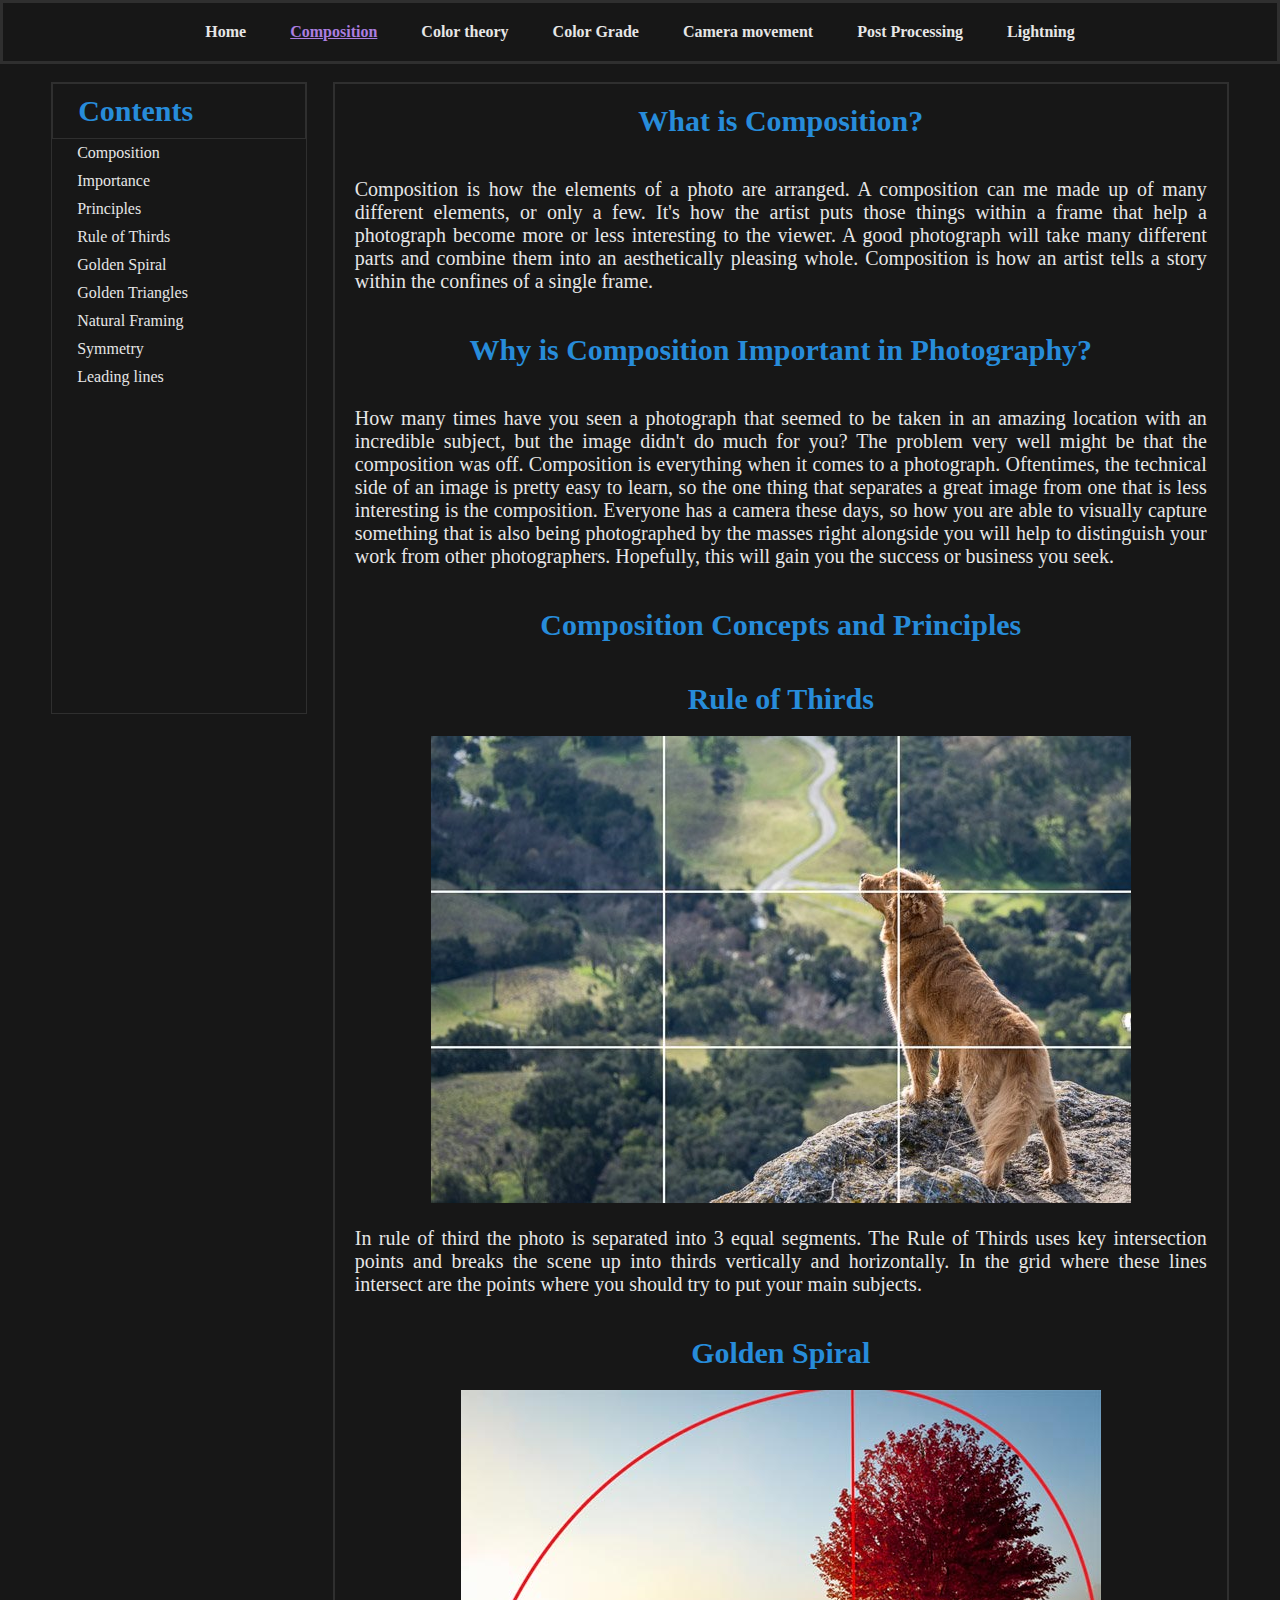
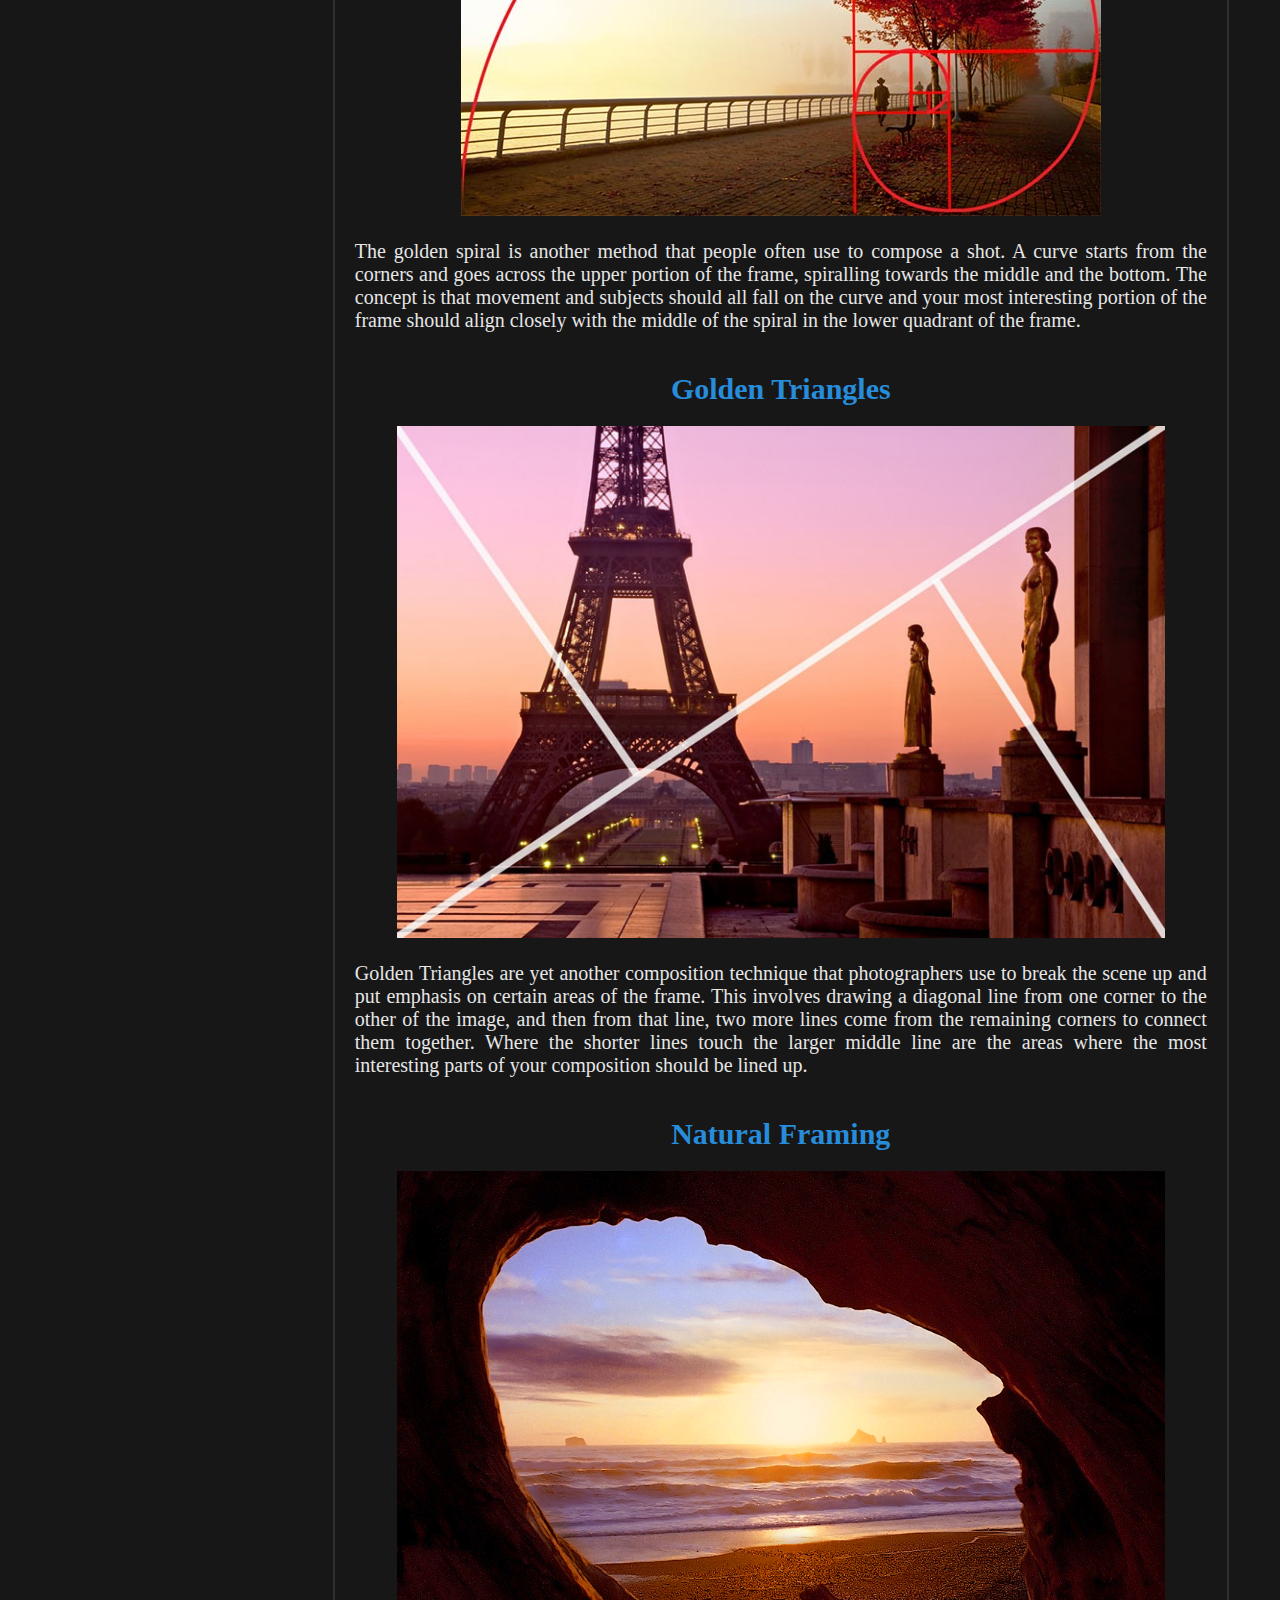
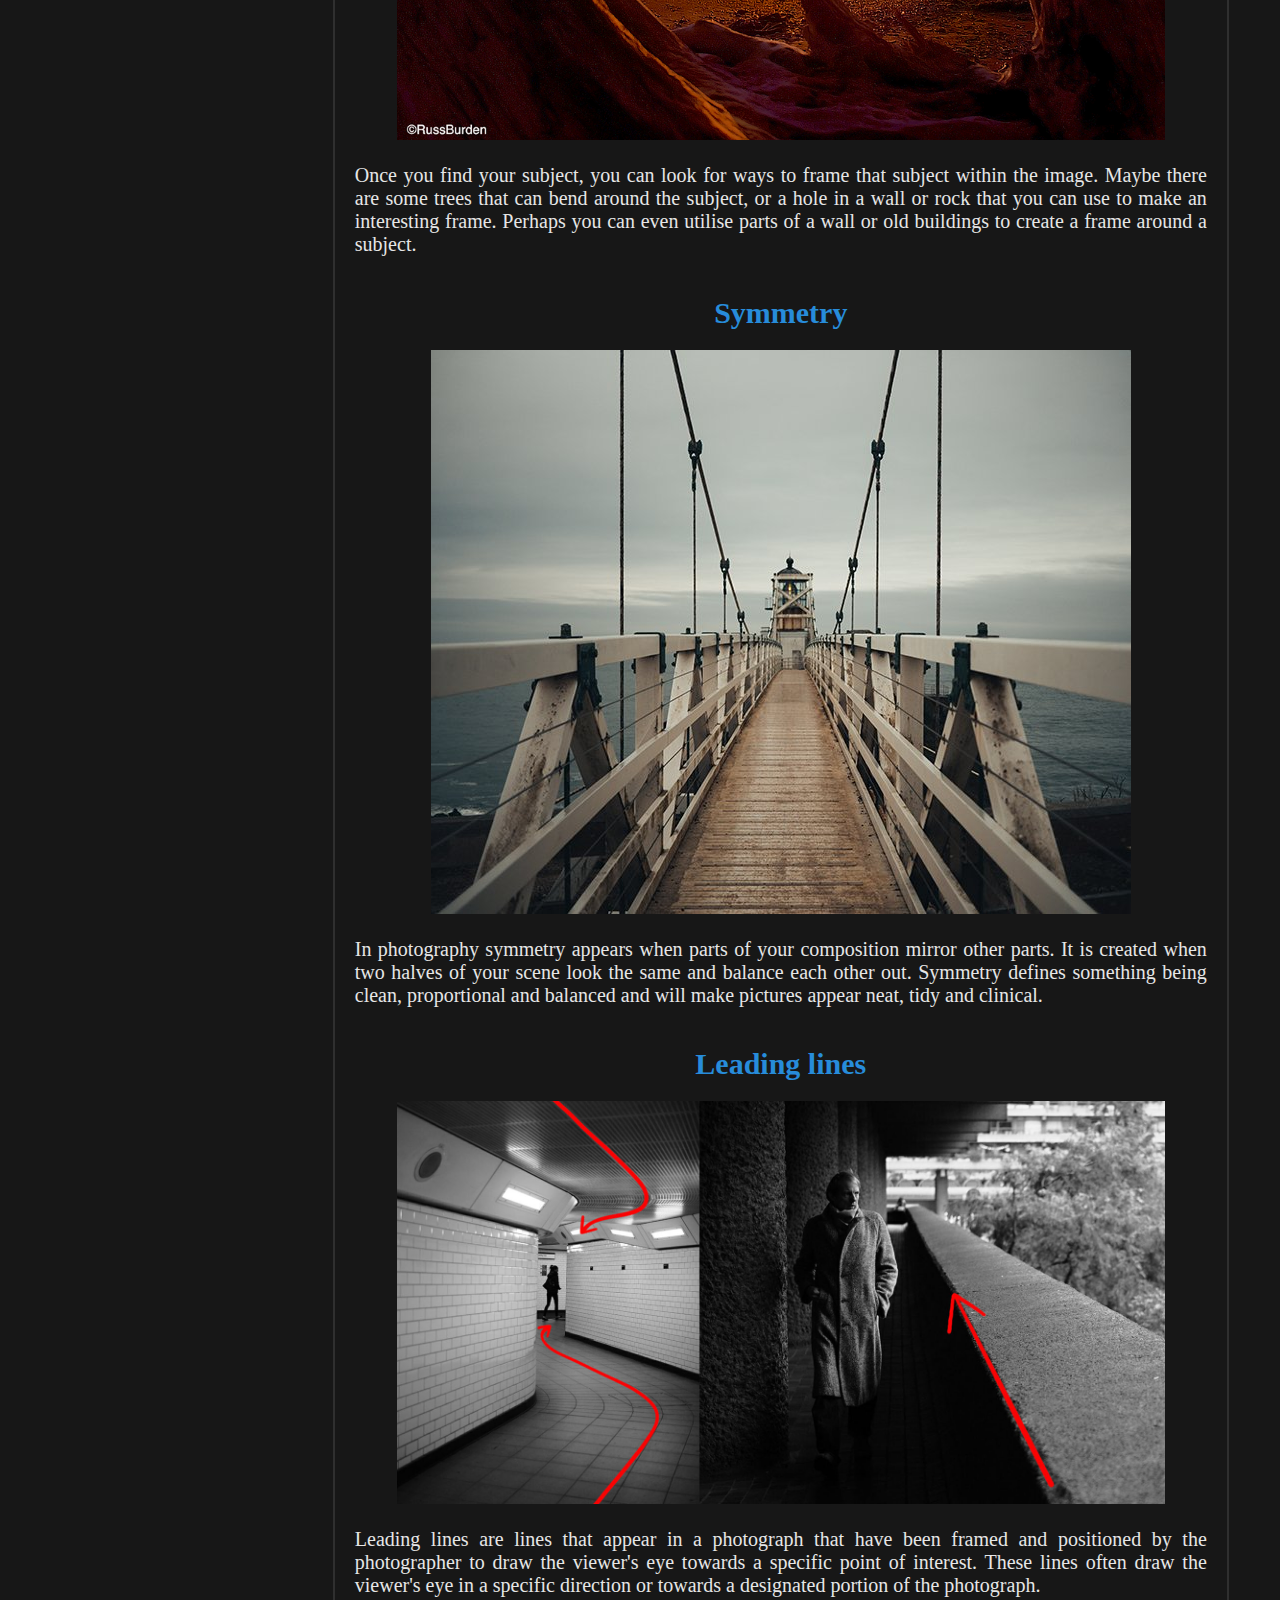
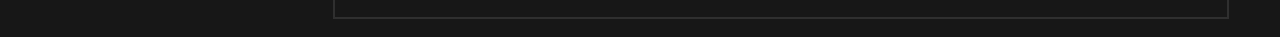
==== data/pages/composition.html @ 860a6739 "update" ====
<!DOCTYPE html>
<html>
<head>
	<meta charset="utf-8">
	<title>
		Composition
	</title>
	<link rel="stylesheet" type="text/css" href="../style/composition.css">
</head>
<body>
	<div class="body">

		<nav class="nav">
			<div class="contain">
				<ul>
					<li><a href="../../index.html">Home</a></li>
					<li><a class="active" href="">Composition</a></li>
					<li><a href="">Color theory</a></li>
					<li><a href="">Color Grade</a></li>
					<li><a href="">Camera movement</a></li>
					<li><a href="">Post Processing</a></li>
					<li><a href="">Lightning</a></li>
				</ul>
			</div>
		</nav>

		<div class="container">
			<div class="col1">
				<ul>
					<h2>Contents</h2>
					<li><a href="#section1">Composition</a></li>
					<li><a href="#section2">Importance</a></li>
					<li><a href="#section3">Principles</a></li>
					<li><a href="#section4">Rule of Thirds</a></li>
					<li><a href="#section5">Golden Spiral</a></li>
					<li><a href="#section6">Golden Triangles</a></li>
					<li><a href="#section7">Natural Framing</a></li>
					<li><a href="#section8">Symmetry</a></li>
					<li><a href="#section9">Leading lines</a></li>
				</ul>
			</div>
			<div class="col2">
				<h2 id="section1">What is Composition?</h2>
				<p>Composition is how the elements of a photo are arranged. A composition 	can me made up of many different elements, or only a few. It's how the 	artist puts those things within a frame that help a photograph become more 	or less interesting to the viewer.
	
				A good photograph will take many different parts and combine them into an 	aesthetically pleasing whole. Composition is how an artist tells a story 	within the confines of a single frame.</p>
	
				<h2 id="section2">Why is Composition Important in Photography?</h2>
				<p>How many times have you seen a photograph that seemed to be taken in an 	amazing location with an incredible subject, but the image didn't do much 	for you? The problem very well might be that the composition was off.
	
				Composition is everything when it comes to a photograph. Oftentimes, the 	technical side of an image is pretty easy to learn, so the one thing that 	separates a great image from one that is less interesting is the 	composition.  
	
				Everyone has a camera these days, so how you are able to visually capture 	something that is also being photographed by the masses right alongside 	you will help to distinguish your work from other photographers. 	Hopefully, this will gain you the success or business you seek. </p>
	
				<h2 id="section3">Composition Concepts and Principles</h2>
	
				<h2 id="section4">Rule of Thirds</h2>
				<img src="../images/composition/pic1.jpg">
				<p>In rule of third the photo is separated into 3 equal segments. The Rule 	of Thirds uses key intersection points and breaks the scene up into thirds 	vertically and horizontally. In the grid where these lines intersect are 	the points where you should try to put your main subjects.</p>
	
				<h2 id="section5">Golden Spiral</h2>
				<img src="../images/composition/pic2.jpg">
				<p>The golden spiral is another method that people often use to compose a 	shot. A curve starts from the corners and goes across the upper portion of 	the frame, spiralling towards the middle and the bottom. The concept is 	that movement and subjects should all fall on the curve and your most 	interesting portion of the frame should align closely with the middle of 	the spiral in the lower quadrant of the frame.</p>
	
				<h2 id="section6">Golden Triangles</h2>
				<img src="../images/composition/pic3.jpg">
				<p>Golden Triangles are yet another composition technique that 	photographers use to break the scene up and put emphasis on certain areas 	of the frame. This involves drawing a diagonal line from one corner to the 	other of the image, and then from that line, two more lines come from the 	remaining corners to connect them together. Where the shorter lines touch 	the larger middle line are the areas where the most interesting parts of 	your composition should be lined up. </p>
	
				<h2 id="section7">Natural Framing</h2>
				<img src="../images/composition/pic4.jpg">
				<p>Once you find your subject, you can look for ways to frame that subject 	within the image. Maybe there are some trees that can bend around the 	subject, or a hole in a wall or rock that you can use to make an 	interesting frame. Perhaps you can even utilise parts of a wall or old 	buildings to create a frame around a subject. </p>
	
				<h2 id="section8">Symmetry</h2>
				<img src="../images/composition/pic5.jpg">
				<p>In photography symmetry appears when parts of your composition mirror 	other parts. It is created when two halves of your scene look the same and 	balance each other out. Symmetry defines something being clean, 	proportional and balanced and will make pictures appear neat, tidy and 	clinical.</p>
	
				<h2 id="section9">Leading lines</h2>
				<img src="../images/composition/pic6.jpg">
				<p>
					Leading lines are lines that appear in a photograph that have been 	framed and positioned by the photographer to draw the viewer's eye 	towards a specific point of interest. These lines often draw the 	viewer's eye in a specific direction or towards a designated portion 	of the photograph.
				</p>
			</div>
		</div>
	</div>

</body>
</html>
---- data/style/composition.css ----
*{
	padding: 0;
	margin: 0;
	background-color: #171717;
	color: #E6E6E6;
	text-decoration: none;
	list-style: none;
	scroll-behavior: smooth;
}


.nav .contain{
	border: 3px solid #2F2F2F;
	padding: 20px 0px;
	text-align: center;
}
.nav .contain ul li{
	display: inline;
	padding: 0px 20px;
	font-weight: bolder;
}
.nav .contain ul li a:hover ,.nav .contain ul li .active{
	color: #AC7EE0;
	text-decoration: underline;
}








.body .container{
	padding: 2vh 2vw;
	text-align: center;
	display: grid;
	grid-template-columns: 20vw  70vw;
	justify-content: space-evenly;
}
.body .container .col1{
	border: 1px solid #2F2F2F;
	height: 70vh;
	overflow-wrap: hidden;
	text-align: left;
}
.body .container .col1 ul h2{
	padding: 10px 0px;
	font-size: 30px;
	color: #278CDA;
	border: 1px solid #2F2F2F;
	padding-left: 25px;
}
.body .container .col1 ul li{
	padding: 5px 0px;
	padding-left: 25px;
}
.body .container .col1 ul li a:hover{
	color: #AC7EE0;
	text-decoration: underline;
}

.body .container .col2{
	border: 2px solid #2F2F2F;
}
.body .container .col2 h2{
	padding: 20px;
	font-size: 30px;
	color: #278CDA;
}
.body .container .col2 img{
	max-width: 60vw;
}
.body .container p{
	text-align: justify;
	font-size: 20px;
	padding: 20px;
	color: #E6E6E6;
}
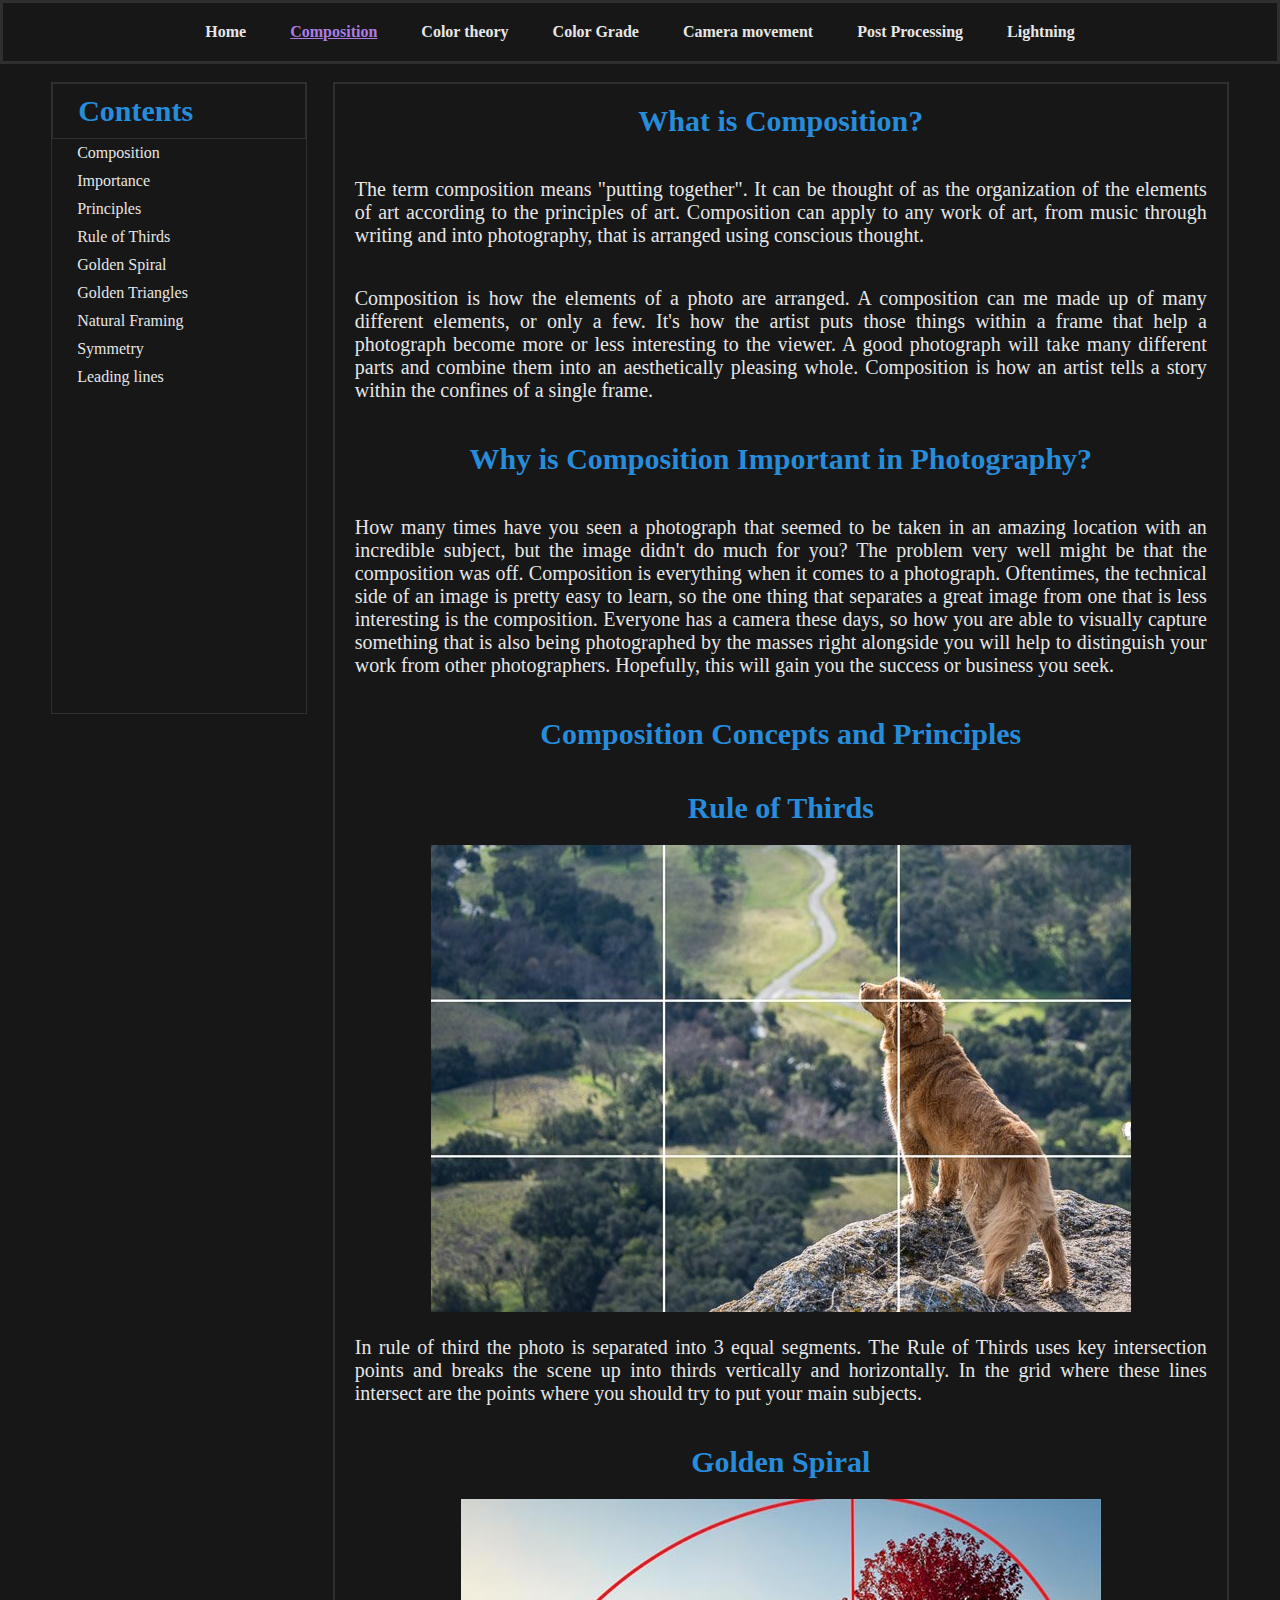
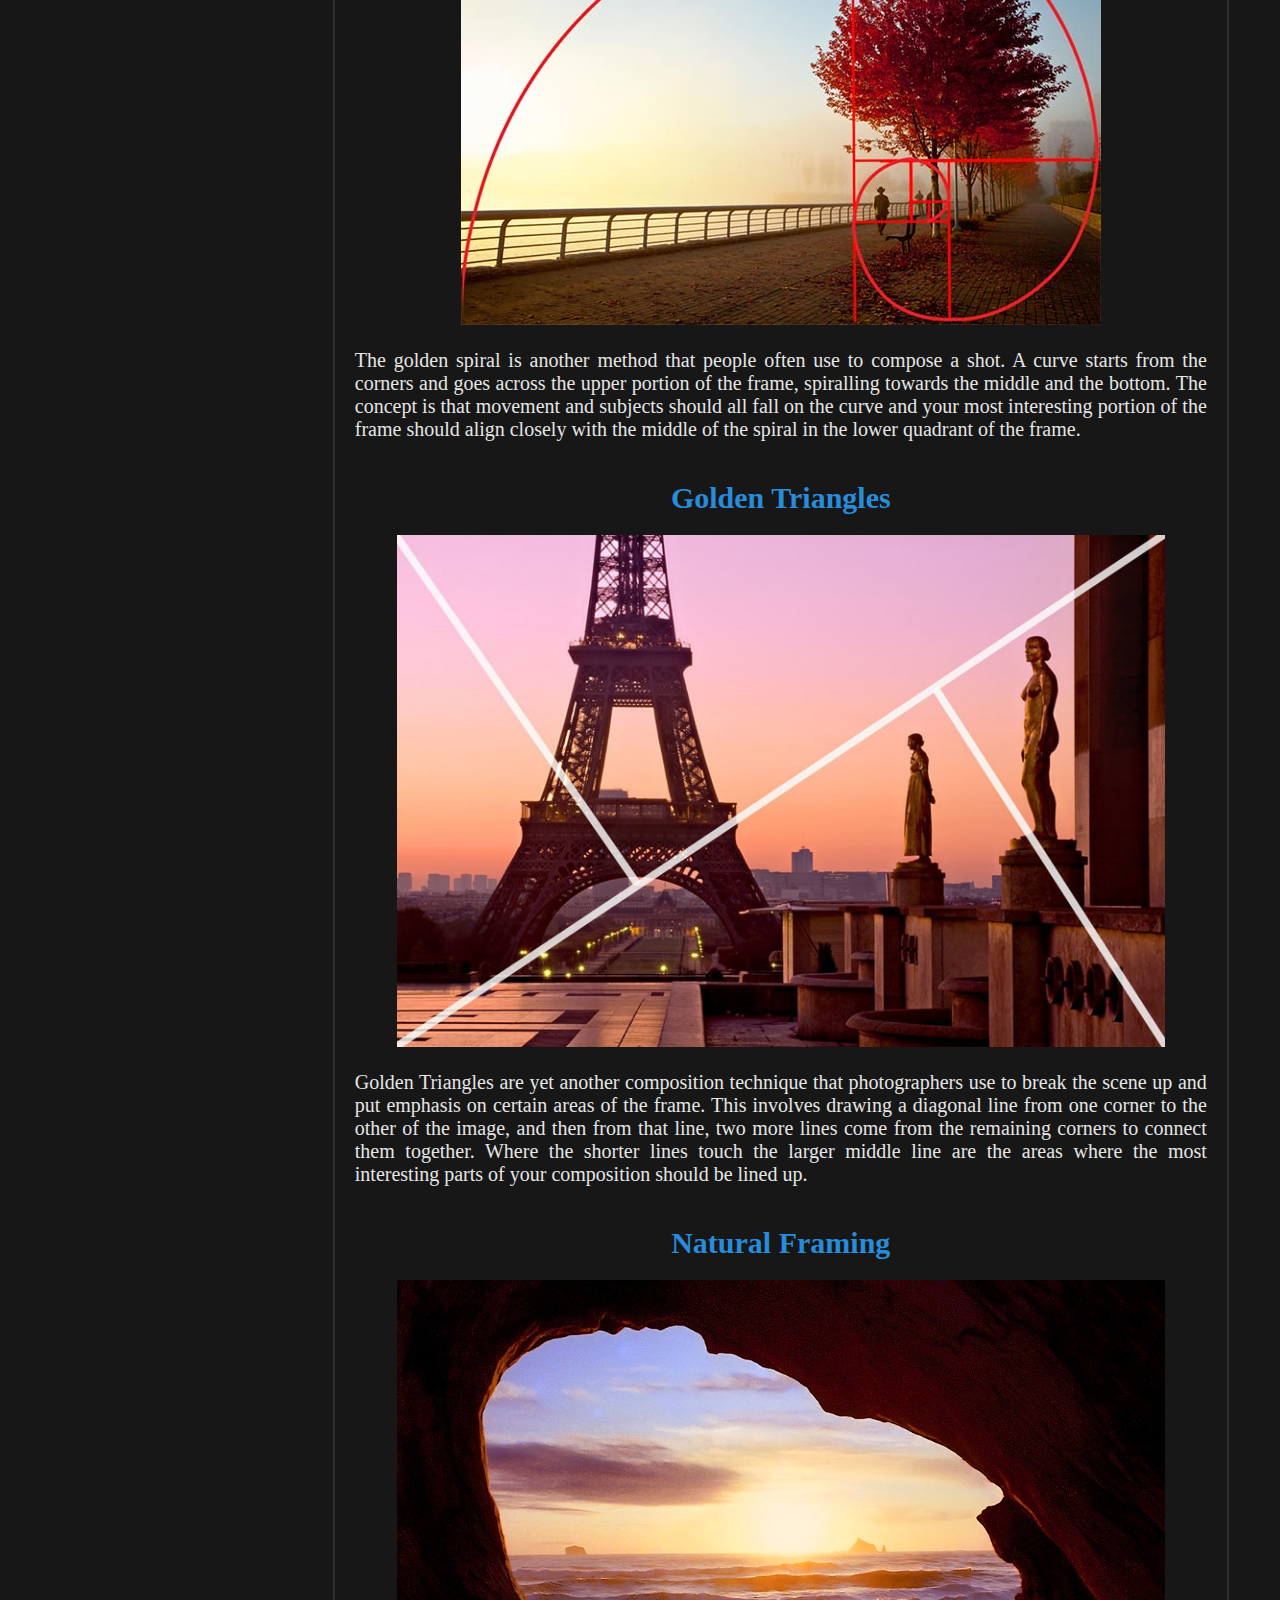
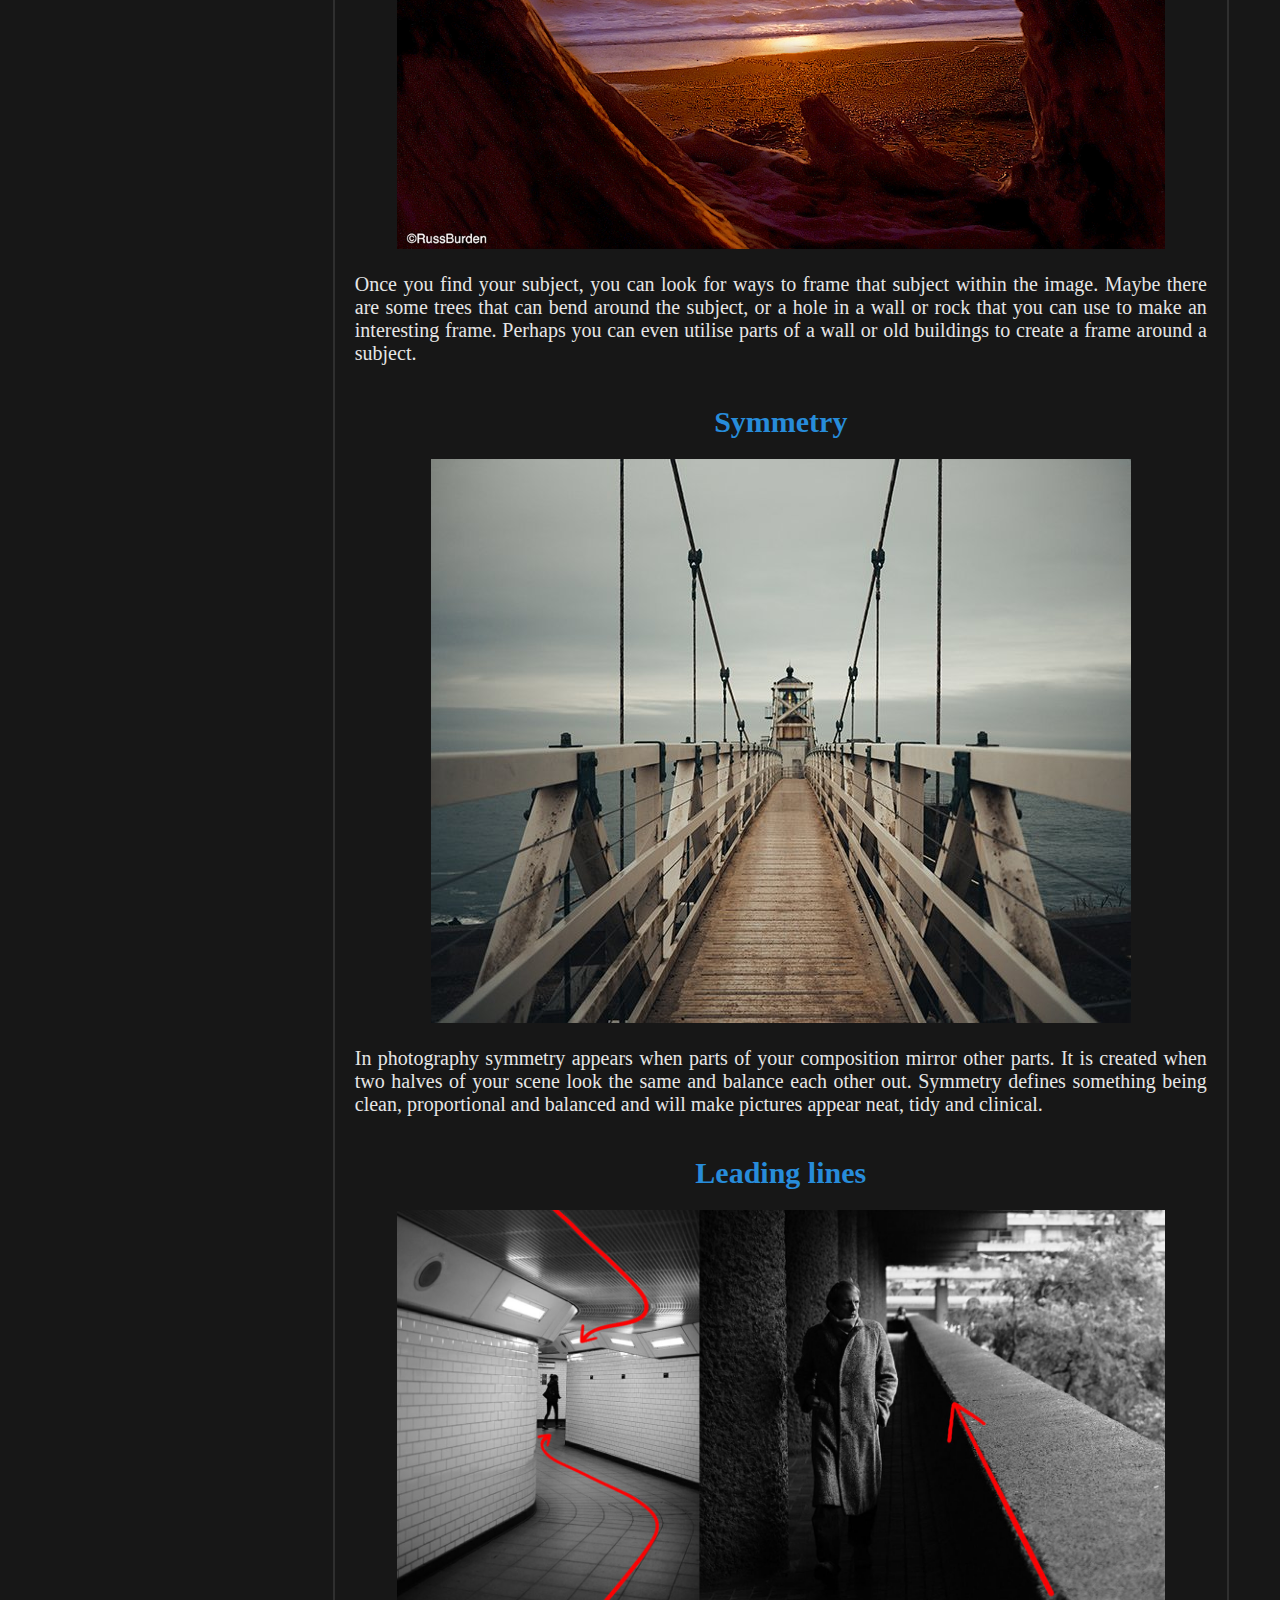
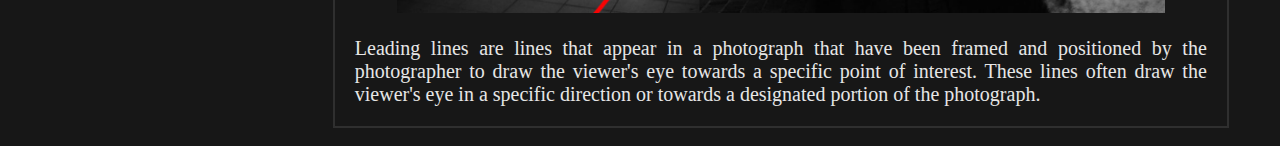
==== commit 21d3be1b: "update" ====
--- a/data/pages/composition.html
+++ b/data/pages/composition.html
@@ -41,6 +41,7 @@
 			</div>
 			<div class="col2">
 				<h2 id="section1">What is Composition?</h2>
+				<p>The term composition means "putting together". It can be thought of as the organization of the elements of art according to the principles of art. Composition can apply to any work of art, from music through writing and into photography, that is arranged using conscious thought.</p>
 				<p>Composition is how the elements of a photo are arranged. A composition 	can me made up of many different elements, or only a few. It's how the 	artist puts those things within a frame that help a photograph become more 	or less interesting to the viewer.
 	
 				A good photograph will take many different parts and combine them into an 	aesthetically pleasing whole. Composition is how an artist tells a story 	within the confines of a single frame.</p>
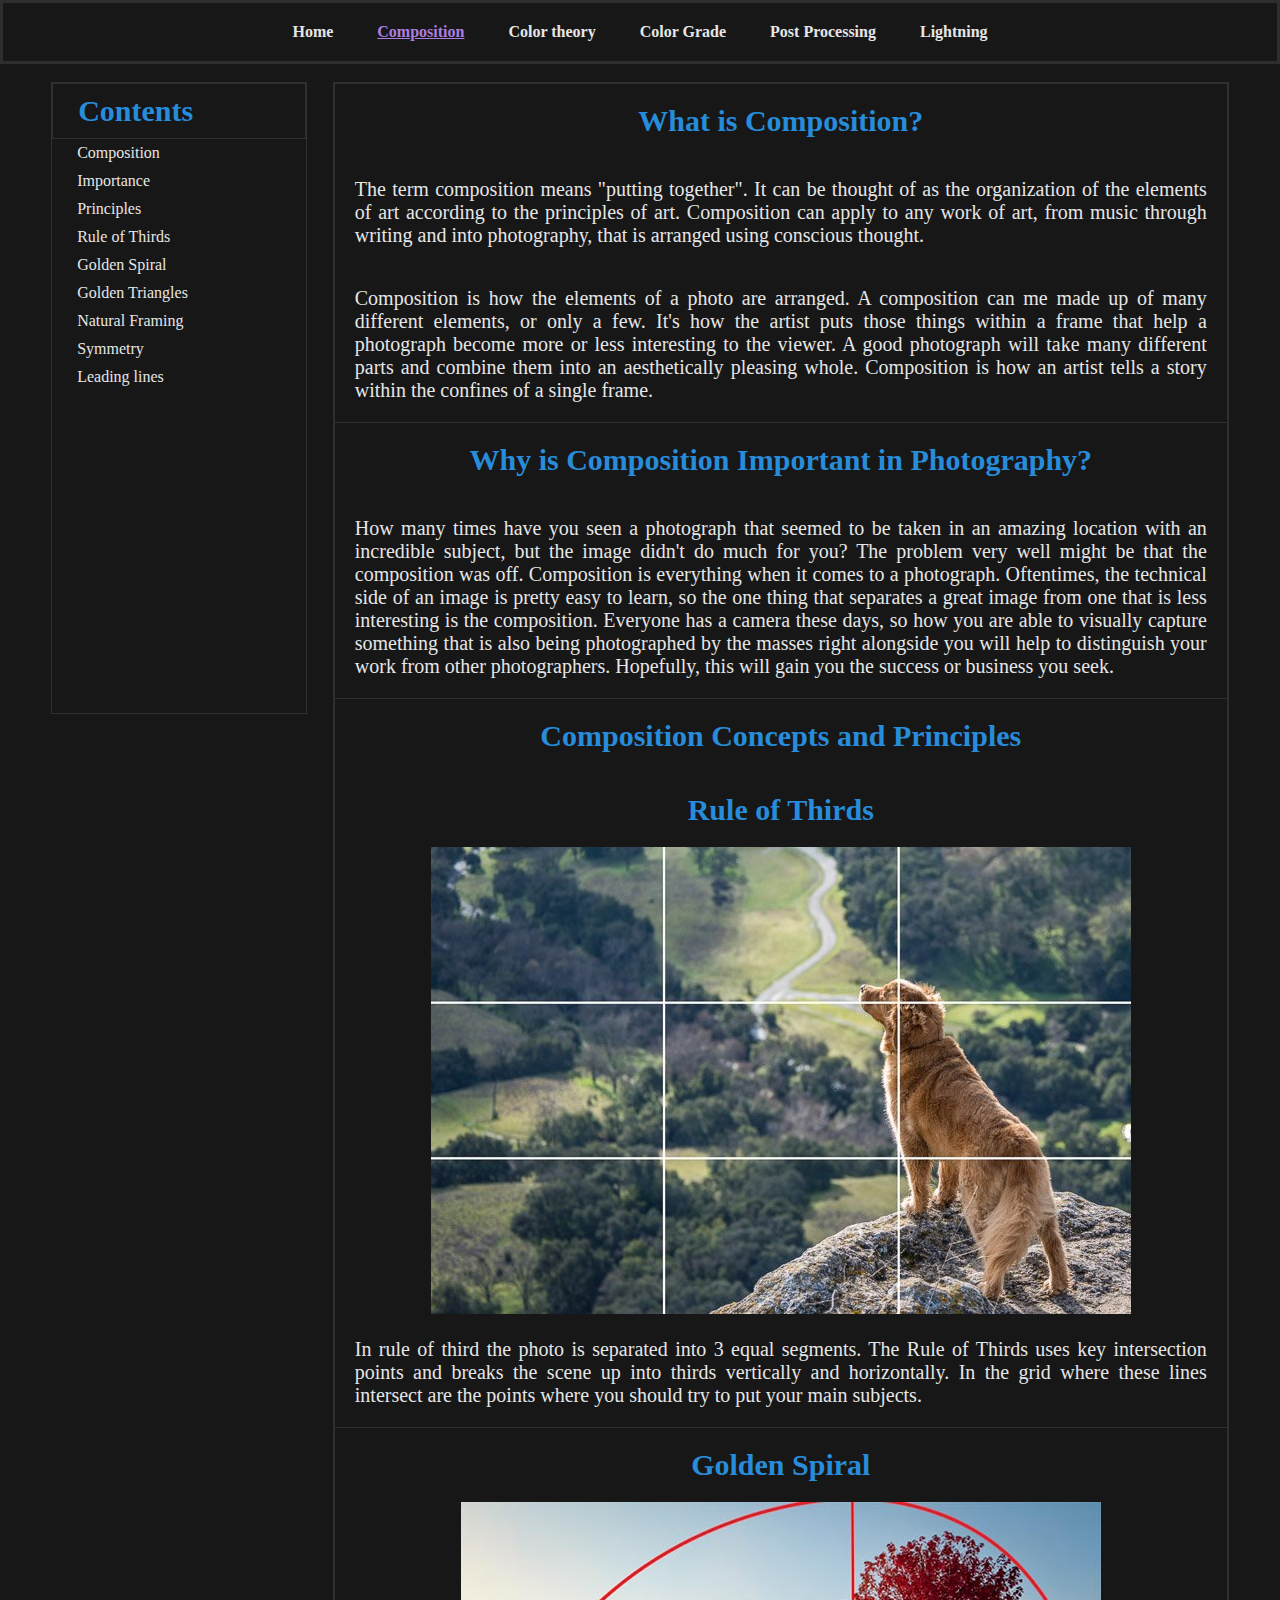
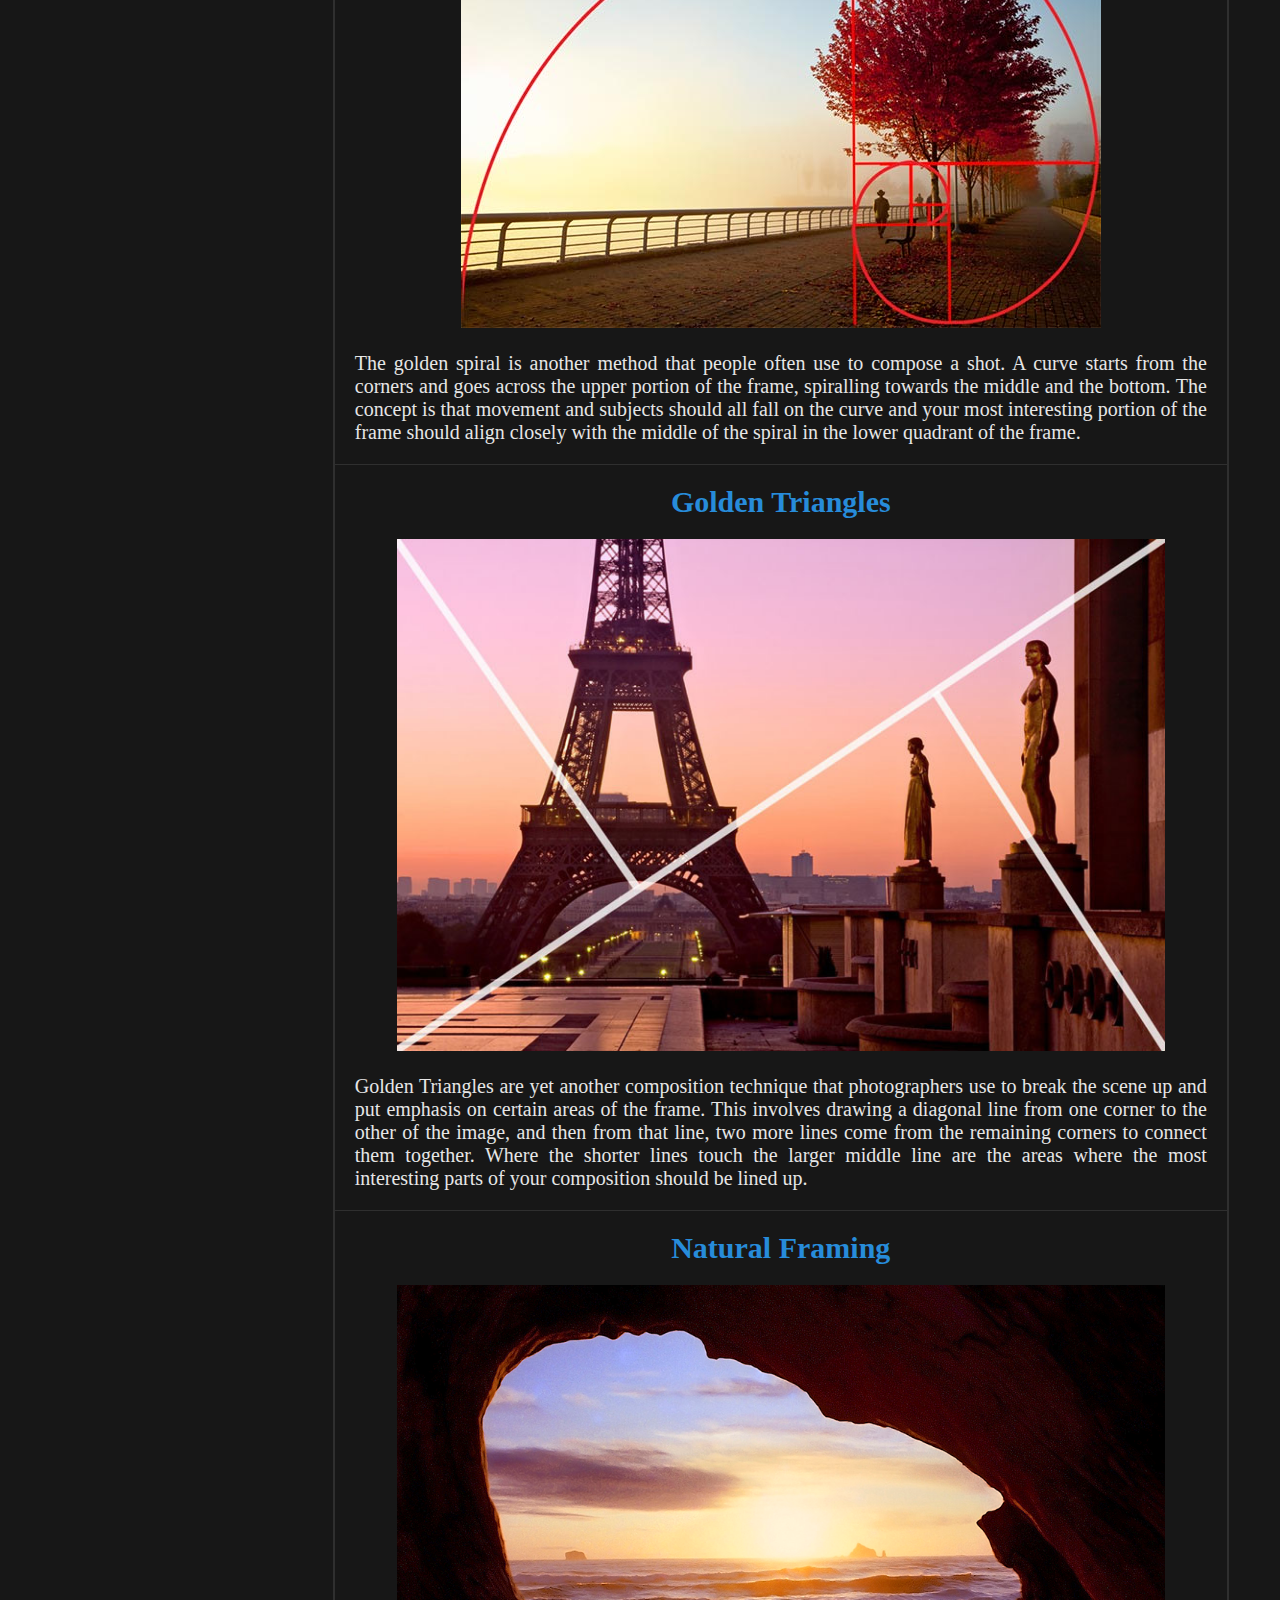
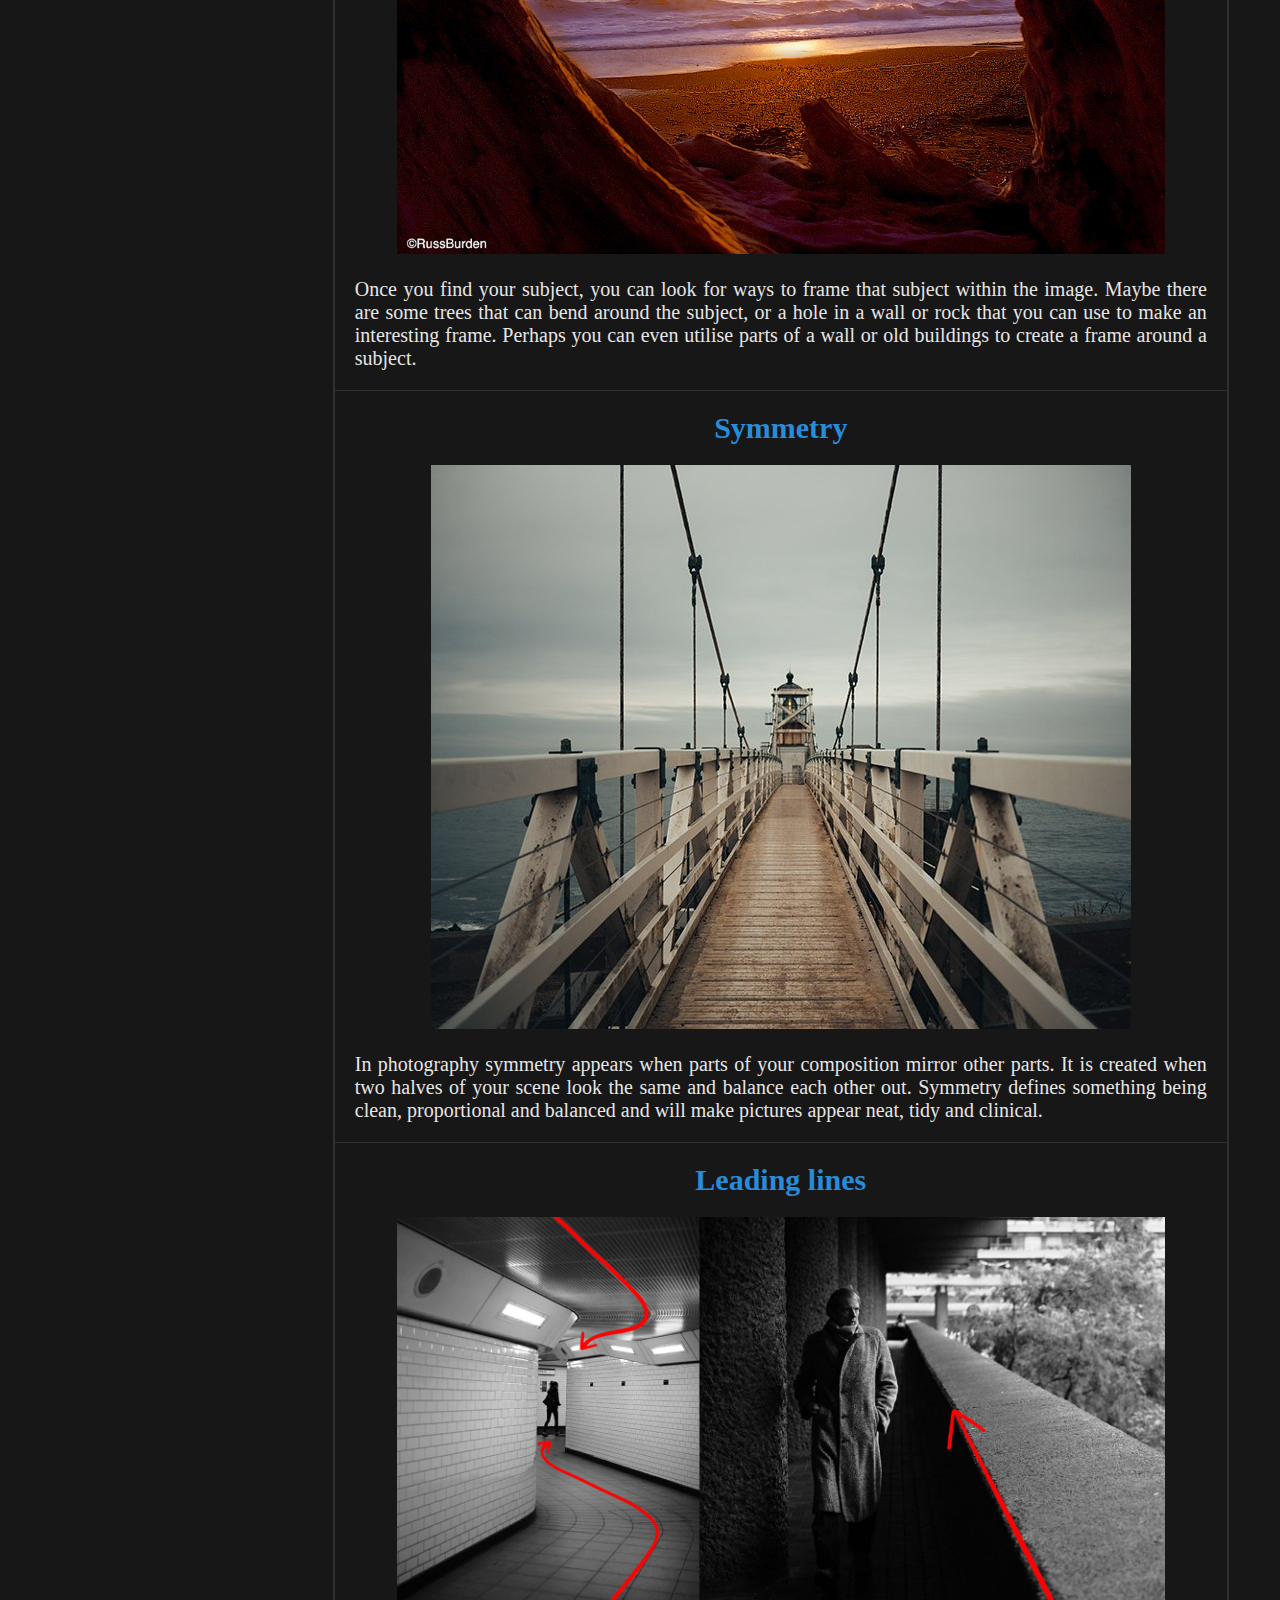
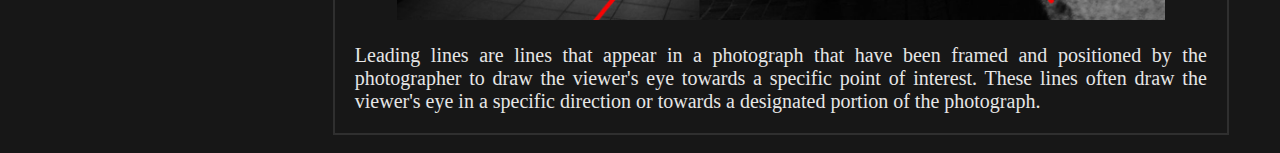
==== commit 05c4c827: "update" ====
--- a/data/pages/composition.html
+++ b/data/pages/composition.html
@@ -14,12 +14,11 @@
 			<div class="contain">
 				<ul>
 					<li><a href="../../index.html">Home</a></li>
-					<li><a class="active" href="">Composition</a></li>
-					<li><a href="">Color theory</a></li>
-					<li><a href="">Color Grade</a></li>
-					<li><a href="">Camera movement</a></li>
-					<li><a href="">Post Processing</a></li>
-					<li><a href="">Lightning</a></li>
+					<li><a class="active" href="/" onclick="return false">Composition</a></li>
+					<li><a href="colorTheory.html">Color theory</a></li>
+					<li><a href="colorGrade.html">Color Grade</a></li>
+					<li><a href="postProcessing.html">Post Processing</a></li>
+					<li><a href="lightning.html">Lightning</a></li>
 				</ul>
 			</div>
 		</nav>
--- a/data/style/composition.css
+++ b/data/style/composition.css
@@ -76,4 +76,31 @@
 	font-size: 20px;
 	padding: 20px;
 	color: #E6E6E6;
-}+}
+
+/**********underlines*********/
+.container .col2 #section2{
+	border-top: 1px solid #2F2F2F;
+}
+.container .col2 #section3{
+	border-top: 1px solid #2F2F2F;
+}
+.container .col2 #section4{
+	/*border-top: 1px solid #2F2F2F;*/
+}
+.container .col2 #section5{
+	border-top: 1px solid #2F2F2F;
+}
+.container .col2 #section6{
+	border-top: 1px solid #2F2F2F;
+}
+.container .col2 #section7{
+	border-top: 1px solid #2F2F2F;
+}
+.container .col2 #section8{
+	border-top: 1px solid #2F2F2F;
+}
+.container .col2 #section9{
+	border-top: 1px solid #2F2F2F;
+}
+
